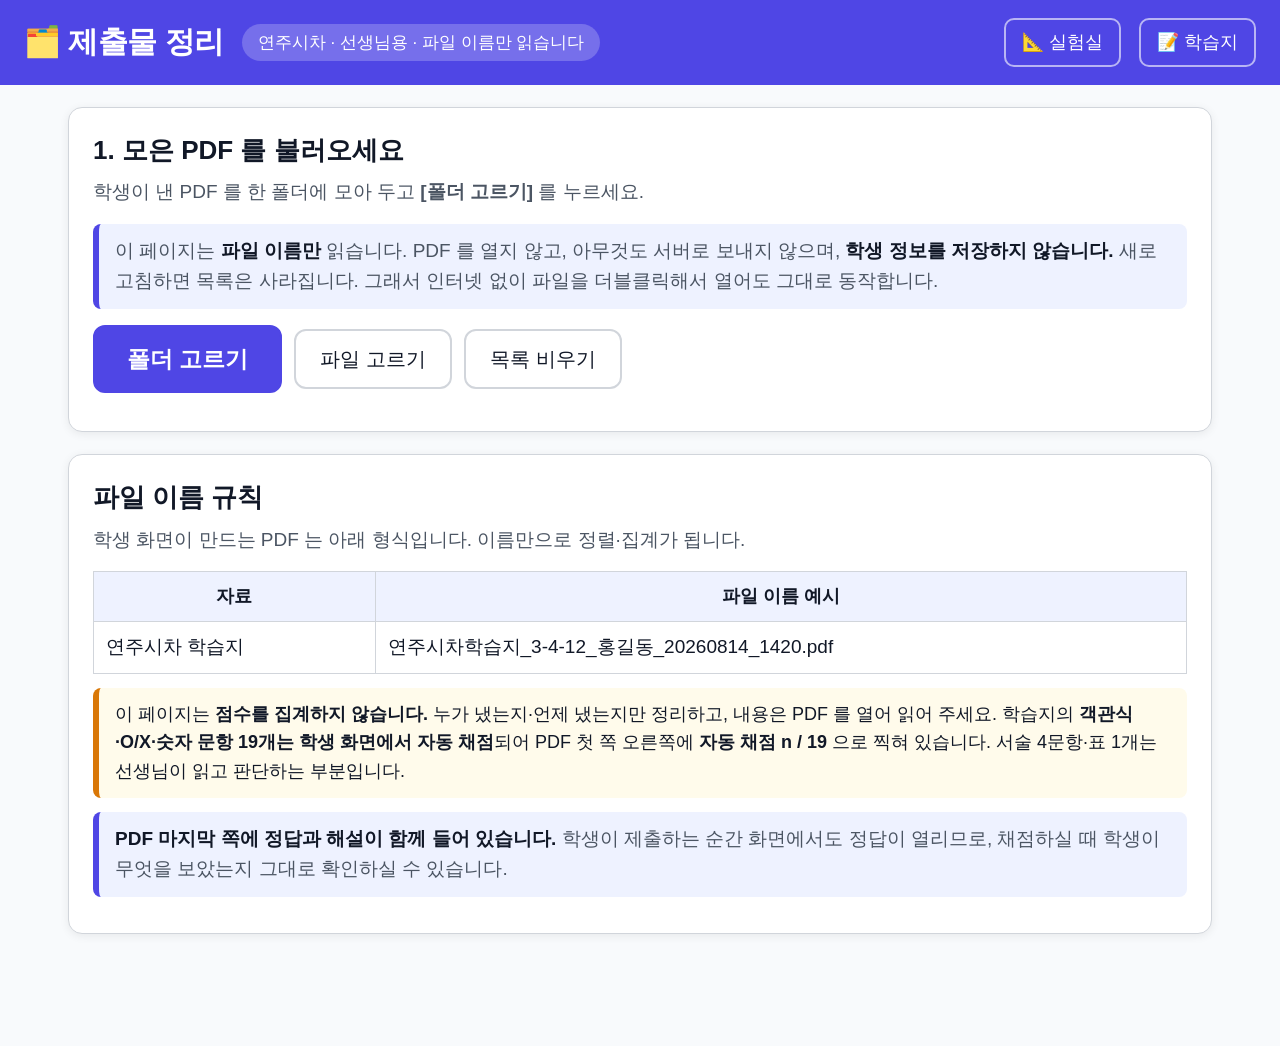
==== teacher.html @ ef1add10 "연주시차 실험실 1차 완성 — 실험실·학습지·교사도구 중3 「별과 우주」 [9과23-01] 의 소단원 (1) 별은 얼마나 멀리 있을까? 를 담당한다. 선생님 종이 학습지 3쪽의 빈" ====
<!DOCTYPE html>
<html lang="ko">
<head>
<meta charset="UTF-8">
<meta name="viewport" content="width=device-width, initial-scale=1">
<title>연주시차 — 선생님용 제출물 정리</title>
<link rel="icon" href="data:image/svg+xml,%3Csvg xmlns='http://www.w3.org/2000/svg' viewBox='0 0 100 100'%3E%3Ctext y='.9em' font-size='90'%3E%F0%9F%97%82%EF%B8%8F%3C/text%3E%3C/svg%3E">
<link rel="stylesheet" href="css/app.css">
<style>
  .filters { display: flex; gap: 14px; flex-wrap: wrap; align-items: flex-end; }
  .filters label { display: flex; flex-direction: column; gap: 6px; font-size: 17px; font-weight: bold; }
  .filters select, .filters input { min-width: 130px; }

  table.list { width: 100%; border-collapse: collapse; font-size: 18px; }
  table.list th, table.list td { border: 1px solid var(--line); padding: 9px 10px; text-align: center; }
  table.list th { background: var(--band); cursor: pointer; user-select: none; white-space: nowrap; }
  table.list th:hover { background: #e0e7ff; }
  table.list td.left { text-align: left; }
  table.list tr.dim td { color: var(--faint); background: #fafafa; }

  .sum { display: grid; grid-template-columns: repeat(auto-fill, minmax(210px, 1fr)); gap: 14px; }
  .sumcard { border: 2px solid var(--line); border-radius: 12px; padding: 14px 16px; background: #fff; }
  .sumcard .big { font-size: 32px; font-weight: bold; color: var(--brand); }
  .sumcard .lb { font-size: 17px; color: var(--sub); }

  .bad { font-size: 17px; color: var(--no); }
  ul.badlist { margin: 8px 0 0; padding-left: 22px; font-size: 17px; color: var(--sub); }
</style>
</head>
<body>

<header class="top">
  <h1>🗂️ 제출물 정리</h1>
  <span class="badge">연주시차 · 선생님용 · 파일 이름만 읽습니다</span>
  <span class="spacer"></span>
  <a class="home" href="index.html">📐 실험실</a>
  <a class="home" href="worksheet.html">📝 학습지</a>
</header>

<div class="wrap">

  <div class="card">
    <h2>1. 모은 PDF 를 불러오세요</h2>
    <p class="lead">
      학생이 낸 PDF 를 한 폴더에 모아 두고 <b>[폴더 고르기]</b> 를 누르세요.
    </p>
    <div class="hint">
      이 페이지는 <b>파일 이름만</b> 읽습니다. PDF 를 열지 않고, 아무것도 서버로 보내지 않으며,
      <b>학생 정보를 저장하지 않습니다.</b> 새로고침하면 목록은 사라집니다.
      그래서 인터넷 없이 파일을 더블클릭해서 열어도 그대로 동작합니다.
    </div>

    <div class="btnrow">
      <input type="file" id="fileInput" multiple accept="application/pdf" hidden>
      <input type="file" id="dirInput" webkitdirectory directory multiple hidden>
      <button type="button" class="btn primary big" id="btnDir">폴더 고르기</button>
      <button type="button" class="btn" id="btnFiles">파일 고르기</button>
      <button type="button" class="btn ghost" id="btnClear">목록 비우기</button>
    </div>

    <p id="readMsg" class="lead" style="margin-top:14px"></p>
    <div id="badBox" hidden>
      <p class="bad"><b>읽지 못한 파일</b> — 이름 형식이 달라 정보를 뽑을 수 없었습니다.</p>
      <ul class="badlist" id="badList"></ul>
    </div>
  </div>

  <div class="card" id="cardSum" hidden>
    <h2>2. 요약</h2>
    <div class="sum" id="sum"></div>
  </div>

  <div class="card" id="cardList" hidden>
    <h2>3. 제출 목록</h2>

    <div class="filters" style="margin-bottom:16px">
      <label>종류
        <select id="fKind"><option value="">전체</option></select>
      </label>
      <label>학년
        <select id="fGrade"><option value="">전체</option></select>
      </label>
      <label>반
        <select id="fCls"><option value="">전체</option></select>
      </label>
      <label>여러 번 낸 경우
        <select id="fDup">
          <option value="last">최종 제출만</option>
          <option value="first">최초 제출만</option>
          <option value="all">전부 보기</option>
        </select>
      </label>
      <button type="button" class="btn" id="btnCsv">CSV 내려받기</button>
    </div>

    <p class="lead" id="dupMsg"></p>

    <div class="tablescroll">
      <table class="list" id="list"></table>
    </div>
  </div>

  <div class="card">
    <h2>파일 이름 규칙</h2>
    <p class="lead">학생 화면이 만드는 PDF 는 아래 형식입니다. 이름만으로 정렬·집계가 됩니다.</p>
    <div class="tablescroll">
      <table class="grid">
        <tr><th>자료</th><th>파일 이름 예시</th></tr>
        <tr><td class="left">연주시차 학습지</td><td class="left">연주시차학습지_3-4-12_홍길동_20260814_1420.pdf</td></tr>
      </table>
    </div>
    <div class="warnbox">
      이 페이지는 <b>점수를 집계하지 않습니다.</b> 누가 냈는지·언제 냈는지만 정리하고,
      내용은 PDF 를 열어 읽어 주세요.
      학습지의 <b>객관식·O/X·숫자 문항 19개는 학생 화면에서 자동 채점</b>되어
      PDF 첫 쪽 오른쪽에 <b>자동 채점 n / 19</b> 으로 찍혀 있습니다.
      서술 4문항·표 1개는 선생님이 읽고 판단하는 부분입니다.
    </div>
    <div class="hint">
      <b>PDF 마지막 쪽에 정답과 해설이 함께 들어 있습니다.</b>
      학생이 제출하는 순간 화면에서도 정답이 열리므로, 채점하실 때 학생이 무엇을 보았는지 그대로 확인하실 수 있습니다.
    </div>
  </div>

</div>

<script>
"use strict";

/* =========================================================
   제출물 정리 도구
   ---------------------------------------------------------
   파일 이름만 읽는다. 내용을 열지 않고, 저장·전송도 하지 않는다.
   그래서 서버 없이(file:// 더블클릭) 동작한다.
   ========================================================= */

/* 연주시차학습지_3-4-12_홍길동_20260814_1420.pdf
   브라우저가 중복 다운로드에 붙이는 " (1)" 도 받아들인다.
   ⚠ 이 정규식은 PdfKit.makeFileName 의 형식을 전제한다. 한쪽을 바꾸면 다른 쪽도 고칠 것 */
var NAME_RE = /^([^_]+)_(\d+)-(\d+)-(\d+)_([^_]+)_(\d{8})_(\d{4})(?:\s*\(\d+\))?\.pdf$/i;

var rows = [];        // 읽어 낸 제출물
var bad = [];         // 읽지 못한 파일 이름
var sortKey = "when";
var sortAsc = true;

function parseName(fname) {
  var m = NAME_RE.exec(fname);
  if (!m) return null;
  var d = m[6], t = m[7];
  return {
    kind: m[1],
    grade: +m[2],
    cls: +m[3],
    num: +m[4],
    name: m[5],
    when: d + t,                                     // 정렬용
    whenText: d.slice(0, 4) + "-" + d.slice(4, 6) + "-" + d.slice(6, 8) +
              " " + t.slice(0, 2) + ":" + t.slice(2, 4),
    file: fname
  };
}

/* 같은 학생 + 같은 종류 = 같은 과제. 그 안에서 제출 순서를 매긴다 */
function keyOf(r) { return r.kind + "|" + r.grade + "-" + r.cls + "-" + r.num + "|" + r.name; }

/* 같은 학생 + 같은 종류 + 같은 제출 시각 = 같은 제출물.
   브라우저가 중복 내려받기에 붙이는 "… (1).pdf" 를 별개 제출로 세지 않기 위한 것이다. */
function sigOf(r) { return keyOf(r) + "|" + r.when; }

function markDuplicates() {
  var groups = {};
  rows.forEach(function (r) {
    var k = keyOf(r);
    (groups[k] = groups[k] || []).push(r);
  });
  Object.keys(groups).forEach(function (k) {
    var g = groups[k].sort(function (a, b) { return a.when.localeCompare(b.when); });
    g.forEach(function (r, i) {
      r.tries = g.length;
      r.tryNo = i + 1;
      r.isFirst = (i === 0);
      r.isLast = (i === g.length - 1);
    });
  });
}

/* ---------------------------------------------------------
   파일 읽기 — 이름만 본다
   --------------------------------------------------------- */
function addFiles(fileList) {
  var added = 0, skipped = 0, merged = 0;
  Array.prototype.forEach.call(fileList, function (f) {
    if (!/\.pdf$/i.test(f.name)) { skipped++; return; }
    if (rows.some(function (r) { return r.file === f.name; })) return;   // 같은 파일 두 번 방지
    var r = parseName(f.name);
    if (!r) {
      if (bad.indexOf(f.name) < 0) bad.push(f.name);
      return;
    }
    /* 같은 학생·같은 종류·같은 시각이면 복사본이므로 한 건으로 본다 */
    if (rows.some(function (x) { return sigOf(x) === sigOf(r); })) { merged++; return; }
    rows.push(r);
    added++;
  });

  markDuplicates();
  render();

  document.getElementById("readMsg").innerHTML =
    "읽은 제출물 <b>" + rows.length + "건</b>" +
    (added ? " (이번에 " + added + "건 추가)" : "") +
    (merged ? " · 같은 제출물의 복사본 " + merged + "건을 한 건으로 묶음" : "") +
    (bad.length ? " · 읽지 못한 파일 " + bad.length + "건" : "") +
    (skipped ? " · PDF 가 아니어서 건너뛴 파일 " + skipped + "건" : "");

  document.getElementById("badBox").hidden = bad.length === 0;
  var bl = document.getElementById("badList");
  bl.innerHTML = "";
  bad.forEach(function (n) {
    var li = document.createElement("li");
    li.textContent = n;
    bl.appendChild(li);
  });
}

document.getElementById("btnDir").addEventListener("click", function () {
  document.getElementById("dirInput").click();
});
document.getElementById("btnFiles").addEventListener("click", function () {
  document.getElementById("fileInput").click();
});
["dirInput", "fileInput"].forEach(function (id) {
  document.getElementById(id).addEventListener("change", function (e) {
    addFiles(e.target.files);
    e.target.value = "";                     // 같은 폴더를 다시 고를 수 있게
  });
});
document.getElementById("btnClear").addEventListener("click", function () {
  rows = [];
  bad = [];
  render();
  document.getElementById("readMsg").textContent = "";
  document.getElementById("badBox").hidden = true;
});

/* ---------------------------------------------------------
   화면 그리기
   --------------------------------------------------------- */
function uniqueSorted(getter) {
  var s = {};
  rows.forEach(function (r) { s[getter(r)] = true; });
  return Object.keys(s).sort();
}

function fillSelect(id, values, keepAll) {
  var sel = document.getElementById(id);
  var cur = sel.value;
  sel.innerHTML = '<option value="">전체</option>';
  values.forEach(function (v) {
    var o = document.createElement("option");
    o.value = v;
    o.textContent = keepAll ? v : v;
    sel.appendChild(o);
  });
  if (values.indexOf(cur) >= 0) sel.value = cur;
}

function visibleRows() {
  var kind = document.getElementById("fKind").value;
  var grade = document.getElementById("fGrade").value;
  var cls = document.getElementById("fCls").value;
  var dup = document.getElementById("fDup").value;

  return rows.filter(function (r) {
    if (kind && r.kind !== kind) return false;
    if (grade && String(r.grade) !== grade) return false;
    if (cls && String(r.cls) !== cls) return false;
    if (dup === "last" && !r.isLast) return false;
    if (dup === "first" && !r.isFirst) return false;
    return true;
  });
}

function render() {
  var has = rows.length > 0;
  document.getElementById("cardSum").hidden = !has;
  document.getElementById("cardList").hidden = !has;
  if (!has) return;

  fillSelect("fKind", uniqueSorted(function (r) { return r.kind; }));
  fillSelect("fGrade", uniqueSorted(function (r) { return String(r.grade); }));
  fillSelect("fCls", uniqueSorted(function (r) { return String(r.cls); }));

  var vis = visibleRows();

  /* ---- 요약 ---- */
  var students = {};
  vis.forEach(function (r) { students[r.grade + "-" + r.cls + "-" + r.num] = true; });
  var kinds = {};
  vis.forEach(function (r) { kinds[r.kind] = (kinds[r.kind] || 0) + 1; });
  var classes = {};
  vis.forEach(function (r) {
    var k = r.grade + "학년 " + r.cls + "반";
    classes[k] = classes[k] || {};
    classes[k][r.grade + "-" + r.cls + "-" + r.num] = true;
  });

  var sum = document.getElementById("sum");
  sum.innerHTML = "";
  function sumCard(big, lb) {
    var d = document.createElement("div");
    d.className = "sumcard";
    d.innerHTML = '<div class="big">' + big + '</div><div class="lb">' + lb + "</div>";
    sum.appendChild(d);
  }
  sumCard(vis.length + "건", "보고 있는 제출물");
  sumCard(Object.keys(students).length + "명", "제출한 학생 수 (중복 제외)");
  Object.keys(classes).sort().forEach(function (k) {
    sumCard(Object.keys(classes[k]).length + "명", k + " 제출 인원");
  });
  Object.keys(kinds).sort().forEach(function (k) {
    sumCard(kinds[k] + "건", k);
  });

  /* ---- 여러 번 낸 학생 안내 ---- */
  var manyKeys = {};
  rows.forEach(function (r) { if (r.tries > 1) manyKeys[keyOf(r)] = true; });
  var manyCount = Object.keys(manyKeys).length;
  document.getElementById("dupMsg").innerHTML = manyCount
    ? "⚠ 같은 과제를 여러 번 낸 경우가 <b>" + manyCount + "건</b> 있습니다. 위의 <b>[여러 번 낸 경우]</b> 로 기준을 고르세요."
    : "여러 번 낸 학생은 없습니다.";

  /* ---- 표 ---- */
  var cols = [
    { k: "kind",  t: "종류" },
    { k: "who",   t: "학년-반-학번" },
    { k: "name",  t: "이름" },
    { k: "when",  t: "제출 시각" },
    { k: "tries", t: "제출 횟수" },
    { k: "file",  t: "파일 이름" }
  ];

  var sorted = vis.slice().sort(function (a, b) {
    var av, bv;
    if (sortKey === "who") {
      av = a.grade * 10000 + a.cls * 100 + a.num;
      bv = b.grade * 10000 + b.cls * 100 + b.num;
    } else {
      av = a[sortKey]; bv = b[sortKey];
    }
    if (typeof av === "string") return sortAsc ? av.localeCompare(bv) : bv.localeCompare(av);
    return sortAsc ? av - bv : bv - av;
  });

  var t = document.getElementById("list");
  t.innerHTML = "";
  var hr = t.insertRow();
  cols.forEach(function (c) {
    var th = document.createElement("th");
    th.textContent = c.t + (sortKey === c.k ? (sortAsc ? " ▲" : " ▼") : "");
    th.addEventListener("click", function () {
      if (sortKey === c.k) sortAsc = !sortAsc;
      else { sortKey = c.k; sortAsc = true; }
      render();
    });
    hr.appendChild(th);
  });

  sorted.forEach(function (r) {
    var tr = t.insertRow();
    if (r.tries > 1 && !r.isLast) tr.className = "dim";
    var order = r.tries > 1
      ? r.tries + "회 (" + (r.isFirst ? "최초" : (r.isLast ? "최종" : "중간")) + ")"
      : "1회";
    [r.kind,
     r.grade + "-" + r.cls + "-" + PdfPad(r.num),
     r.name,
     r.whenText,
     order,
     r.file
    ].forEach(function (v, i) {
      var td = tr.insertCell();
      td.textContent = v;
      if (i === 5) td.className = "left";
    });
  });
}

function PdfPad(n) { return (n < 10 ? "0" : "") + n; }

["fKind", "fGrade", "fCls", "fDup"].forEach(function (id) {
  document.getElementById(id).addEventListener("change", render);
});

/* ---------------------------------------------------------
   CSV 내려받기 (엑셀에서 한글이 깨지지 않게 BOM 을 붙인다)
   --------------------------------------------------------- */
document.getElementById("btnCsv").addEventListener("click", function () {
  var vis = visibleRows();
  if (!vis.length) return;

  var head = ["종류", "학년", "반", "학번", "이름", "제출시각", "제출횟수", "최종제출", "파일명"];
  var lines = [head.join(",")];

  vis.forEach(function (r) {
    lines.push([
      r.kind, r.grade, r.cls, r.num, r.name, r.whenText,
      r.tries, (r.isLast ? "예" : "아니오"), r.file
    ].map(function (v) {
      var s = String(v);
      return /[",\n]/.test(s) ? '"' + s.replace(/"/g, '""') + '"' : s;
    }).join(","));
  });

  var blob = new Blob(["﻿" + lines.join("\r\n")], { type: "text/csv;charset=utf-8" });
  var url = URL.createObjectURL(blob);
  var a = document.createElement("a");
  a.href = url;
  a.download = "제출현황_" + new Date().toISOString().slice(0, 10).replace(/-/g, "") + ".csv";
  document.body.appendChild(a);
  a.click();
  a.remove();
  setTimeout(function () { URL.revokeObjectURL(url); }, 4000);
});
</script>
</body>
</html>
---- css/app.css ----
/* =========================================================
   app.css — ai-class 공용 스타일
   교실 TV·전자칠판에서 보이도록 글씨와 단추를 크게 잡는다.
   (기준 글자 크기 20px, 단추 최소 높이 56px)
   ========================================================= */

:root {
  --ink: #111827;
  --sub: #4b5563;
  --faint: #9ca3af;
  --line: #d1d5db;
  --bg: #f8fafc;
  --card: #ffffff;
  --band: #eef2ff;
  --brand: #4f46e5;
  --brand-dark: #4338ca;
  --ok: #059669;
  --ok-bg: #ecfdf5;
  --no: #dc2626;
  --no-bg: #fef2f2;
  --warn: #d97706;
  --warn-bg: #fffbeb;
  --radius: 14px;
  --shadow: 0 2px 10px rgba(0, 0, 0, .07);
}

* { box-sizing: border-box; }

html { -webkit-text-size-adjust: 100%; }

body {
  margin: 0;
  padding: 0 0 90px;
  background: var(--bg);
  color: var(--ink);
  font-family: "Malgun Gothic", "맑은 고딕", "Apple SD Gothic Neo", sans-serif;
  font-size: 20px;
  line-height: 1.6;
}

/* ---------- 머리글 ---------- */
.top {
  background: var(--brand);
  color: #fff;
  padding: 18px 24px;
  display: flex;
  align-items: center;
  gap: 18px;
  flex-wrap: wrap;
}
.top h1 { margin: 0; font-size: 30px; letter-spacing: -.5px; }
.top .badge {
  background: rgba(255, 255, 255, .22);
  border-radius: 999px;
  padding: 5px 16px;
  font-size: 17px;
  white-space: nowrap;
}
.top .spacer { flex: 1 1 auto; }
.top a.home {
  color: #fff;
  text-decoration: none;
  border: 2px solid rgba(255, 255, 255, .6);
  border-radius: 10px;
  padding: 8px 16px;
  font-size: 18px;
}
.top a.home:hover { background: rgba(255, 255, 255, .18); }

.wrap { max-width: 1180px; margin: 0 auto; padding: 22px 18px 0; }

/* ---------- 카드 ---------- */
.card {
  background: var(--card);
  border: 1px solid var(--line);
  border-radius: var(--radius);
  box-shadow: var(--shadow);
  padding: 22px 24px;
  margin: 0 0 22px;
}
.card > h2 {
  margin: 0 0 6px;
  font-size: 26px;
  display: flex;
  align-items: center;
  gap: 12px;
  flex-wrap: wrap;
}
.card > h2 .step {
  background: var(--brand);
  color: #fff;
  border-radius: 8px;
  font-size: 18px;
  padding: 3px 12px;
  white-space: nowrap;
}
.card > p.lead { margin: 0 0 16px; color: var(--sub); font-size: 19px; }

.hint {
  background: var(--band);
  border-left: 6px solid var(--brand);
  border-radius: 8px;
  padding: 12px 16px;
  margin: 14px 0;
  font-size: 19px;
  color: var(--sub);
}
.hint b { color: var(--ink); }

.warnbox {
  background: var(--warn-bg);
  border-left: 6px solid var(--warn);
  border-radius: 8px;
  padding: 12px 16px;
  margin: 14px 0;
  font-size: 18px;
}

/* ---------- 단추 ---------- */
.btn {
  font: inherit;
  font-size: 20px;
  min-height: 56px;
  padding: 12px 24px;
  border-radius: 12px;
  border: 2px solid var(--line);
  background: #fff;
  color: var(--ink);
  cursor: pointer;
  transition: transform .05s ease, background .15s ease;
}
.btn:hover { background: #f3f4f6; }
.btn:active { transform: translateY(1px); }
.btn:disabled, .btn[aria-disabled="true"] {
  opacity: .5;
  cursor: not-allowed;
}
.btn.primary {
  background: var(--brand);
  border-color: var(--brand);
  color: #fff;
  font-weight: bold;
}
.btn.primary:hover { background: var(--brand-dark); }
.btn.big { font-size: 23px; min-height: 66px; padding: 14px 32px; }
.btn.ghost { background: transparent; }
.btn.on {
  background: var(--brand);
  border-color: var(--brand);
  color: #fff;
  font-weight: bold;
}
.btnrow { display: flex; gap: 12px; flex-wrap: wrap; align-items: center; margin: 16px 0 0; }

/* ---------- 입력 ---------- */
input[type="text"], input[type="number"], textarea, select {
  font: inherit;
  font-size: 20px;
  padding: 12px 14px;
  border: 2px solid var(--line);
  border-radius: 10px;
  background: #fff;
  color: var(--ink);
  width: 100%;
}
input:focus, textarea:focus, select:focus {
  outline: 3px solid #c7d2fe;
  border-color: var(--brand);
}
textarea { min-height: 120px; resize: vertical; line-height: 1.65; }
label { font-size: 19px; }

/* ---------- 표 ---------- */
table.grid {
  width: 100%;
  border-collapse: collapse;
  font-size: 19px;
  background: #fff;
}
table.grid th, table.grid td {
  border: 1px solid var(--line);
  padding: 10px 12px;
  text-align: center;
  vertical-align: middle;
}
table.grid th { background: var(--band); font-size: 18px; }
table.grid td.left { text-align: left; }
.tablescroll { overflow-x: auto; }

/* ---------- 채점 표시 ---------- */
.mark-ok { color: var(--ok); font-weight: bold; }
.mark-no { color: var(--no); font-weight: bold; }
.res {
  margin-top: 12px;
  padding: 12px 16px;
  border-radius: 10px;
  font-size: 19px;
}
.res.ok { background: var(--ok-bg); border-left: 6px solid var(--ok); }
.res.no { background: var(--no-bg); border-left: 6px solid var(--no); }

/* ---------- 손글씨 판 ---------- */
.pad-tools { display: flex; gap: 8px; flex-wrap: wrap; margin: 10px 0 8px; align-items: center; }
.pad-btn {
  font: inherit;
  font-size: 17px;
  min-height: 46px;
  padding: 8px 14px;
  border: 2px solid var(--line);
  border-radius: 10px;
  background: #fff;
  cursor: pointer;
}
.pad-btn.on { background: var(--brand); border-color: var(--brand); color: #fff; font-weight: bold; }
.pad-color {
  width: 46px; height: 46px;
  border-radius: 50%;
  border: 3px solid #fff;
  box-shadow: 0 0 0 2px var(--line);
  cursor: pointer;
}
.pad-color.on { box-shadow: 0 0 0 4px var(--brand); }
canvas.pad {
  width: 100%;
  aspect-ratio: 1400 / 420;
  border: 2px solid var(--line);
  border-radius: 10px;
  background: #fff;
  touch-action: none;      /* 펜으로 그릴 때 화면이 밀리지 않게 */
  display: block;
}

/* ---------- 학생정보 모달 ---------- */
.modal-back {
  position: fixed; inset: 0;
  background: rgba(17, 24, 39, .55);
  display: flex; align-items: center; justify-content: center;
  padding: 20px; z-index: 100;
}
.modal {
  background: #fff;
  border-radius: 16px;
  padding: 26px 28px;
  max-width: 620px; width: 100%;
  box-shadow: 0 10px 40px rgba(0, 0, 0, .3);
}
.modal h2 { margin: 0 0 10px; font-size: 26px; }
.modal-note {
  background: var(--band);
  border-radius: 10px;
  padding: 12px 14px;
  font-size: 18px;
  color: var(--sub);
  margin: 0 0 18px;
}
.si-grid { display: grid; grid-template-columns: 1fr 1fr; gap: 14px; }
.si-grid label { display: flex; flex-direction: column; gap: 6px; font-weight: bold; }
.modal-warn { color: var(--no); font-size: 18px; margin: 12px 0 0; }
.modal-btns { display: flex; gap: 12px; justify-content: flex-end; margin-top: 20px; }

/* ---------- 알림 막대 ---------- */
#toast {
  position: fixed;
  left: 50%; bottom: 24px;
  transform: translateX(-50%) translateY(140%);
  background: var(--ink);
  color: #fff;
  padding: 16px 26px;
  border-radius: 12px;
  font-size: 20px;
  max-width: 90vw;
  transition: transform .25s ease;
  z-index: 200;
}
#toast.show { transform: translateX(-50%) translateY(0); }
#toast.no { background: var(--no); }
#toast.warn { background: var(--warn); }

/* ---------- 홈 화면 차시 카드 ---------- */
.lessons { display: grid; grid-template-columns: repeat(auto-fill, minmax(270px, 1fr)); gap: 18px; }
.lesson {
  display: block;
  background: #fff;
  border: 2px solid var(--line);
  border-radius: var(--radius);
  padding: 18px 20px;
  text-decoration: none;
  color: var(--ink);
  box-shadow: var(--shadow);
}
.lesson:hover { border-color: var(--brand); transform: translateY(-2px); }
.lesson .no {
  display: inline-block;
  background: var(--brand);
  color: #fff;
  border-radius: 8px;
  padding: 3px 12px;
  font-size: 17px;
  margin-bottom: 8px;
}
.lesson h3 { margin: 4px 0 6px; font-size: 22px; }
.lesson p { margin: 0; font-size: 17px; color: var(--sub); }
.lesson .tools { margin-top: 12px; font-size: 16px; color: var(--brand); font-weight: bold; }
.lesson.off { opacity: .62; }
.lesson.off .no { background: var(--faint); }

/* ---------- 좁은 화면 ---------- */
@media (max-width: 640px) {
  body { font-size: 18px; }
  .top h1 { font-size: 24px; }
  .wrap { padding: 16px 12px 0; }
  .card { padding: 16px 15px; }
  .si-grid { grid-template-columns: 1fr; }
  .btn { font-size: 18px; min-height: 52px; }
}

/* =========================================================
   아래부터 전자기 유도 실험실 전용 스타일
   (앞쪽 절반은 ai-class 공용 스타일 — EnergyKeeper 와 같은 파일이다.
    공용 부분을 고칠 일이 생기면 양쪽에 같이 반영할 것)
   ========================================================= */

/* ---------- 장면 고르기 탭 ---------- */
.scenes { display: flex; gap: 10px; flex-wrap: wrap; margin: 0 0 18px; }
.scene-btn {
  font: inherit; font-size: 20px; min-height: 60px;
  padding: 10px 22px; border-radius: 999px;
  border: 2px solid var(--line); background: #fff; color: var(--ink);
  cursor: pointer; display: flex; align-items: center; gap: 8px;
}
.scene-btn:hover { border-color: var(--brand); }
.scene-btn.on { background: var(--brand); border-color: var(--brand); color: #fff; font-weight: bold; }
.scene-btn .em { font-size: 24px; }

/* ---------- 무대 + 계기판 2단 배치 ---------- */
.stage-wrap { display: grid; grid-template-columns: minmax(0, 1fr) 372px; gap: 18px; align-items: start; }
@media (max-width: 1080px) { .stage-wrap { grid-template-columns: 1fr; } }

.stage {
  position: relative;
  background: #0f172a;
  border: 1px solid var(--line);
  border-radius: var(--radius);
  overflow: hidden;
  box-shadow: var(--shadow);
}
/* ⚠ 무대의 가로:세로 비율은 **CSS 가 정한다.**
   자바스크립트에서 style.height 를 직접 넣으면, 그 변경이 다시 ResizeObserver 를 깨워
   크기가 서로를 밀어내는 되먹임이 생긴다(실제로 태블릿 폭에서 그림이 옆으로 눌렸다).
   여기서 비율을 고정하고, 스크립트는 '보이는 크기'를 읽어 캔버스 해상도만 맞춘다. */
canvas#stage { display: block; width: 100%; aspect-ratio: 1.62; touch-action: none; cursor: crosshair; }
/* 좁은 화면에서는 무대를 더 **높게** 잡는다.
   코일·회로·검류계가 세로로 쌓이는 그림이라, 가로만 좁아지면 아래위가 잘린다. */
@media (max-width: 720px) { canvas#stage { aspect-ratio: 1.05; } }
.stage-tip {
  position: absolute; left: 14px; bottom: 12px;
  background: rgba(15, 23, 42, .78); color: #fff;
  font-size: 16px; padding: 7px 14px; border-radius: 999px;
  pointer-events: none;
}

/* ---------- 계기판 ---------- */
.panel { background: var(--card); border: 1px solid var(--line); border-radius: var(--radius); box-shadow: var(--shadow); padding: 18px 18px 16px; }
.panel h3 { margin: 0 0 4px; font-size: 21px; display: flex; align-items: center; gap: 8px; }
.panel + .panel { margin-top: 16px; }
.panel .sub { margin: 0 0 12px; font-size: 16px; color: var(--sub); }

.bars { display: flex; flex-direction: column; gap: 12px; margin: 6px 0 4px; }
.bar-row { display: grid; grid-template-columns: 92px minmax(0, 1fr); gap: 10px; align-items: center; }
.bar-name { font-size: 17px; font-weight: bold; display: flex; align-items: center; gap: 6px; }
.bar-name .dot { width: 15px; height: 15px; border-radius: 4px; flex: none; }
.bar-track { position: relative; background: #eef2f7; border-radius: 8px; height: 40px; overflow: hidden; }
.bar-fill { position: absolute; inset: 0 auto 0 0; width: 0; border-radius: 8px; }
.bar-val {
  position: absolute; right: 10px; top: 50%; transform: translateY(-50%);
  font-size: 18px; font-weight: bold; color: var(--ink);
  text-shadow: 0 0 4px #fff, 0 0 4px #fff, 0 0 4px #fff;
}
.bar-row.total .bar-track { height: 46px; box-shadow: inset 0 0 0 3px #a7f3d0; }

.readouts { display: grid; grid-template-columns: 1fr 1fr; gap: 10px; margin: 14px 0 0; }
.ro { background: var(--band); border-radius: 10px; padding: 9px 12px; }
.ro b { display: block; font-size: 15px; color: var(--sub); font-weight: normal; }
.ro span { font-size: 24px; font-weight: bold; font-variant-numeric: tabular-nums; }

.formula {
  background: #0f172a; color: #e2e8f0;
  border-radius: 10px; padding: 12px 14px; margin-top: 14px;
  font-size: 17px; line-height: 1.9; font-variant-numeric: tabular-nums;
}
.formula .k { color: #93c5fd; font-weight: bold; }
.formula .r { color: #fca5a5; font-weight: bold; }
.formula .t { color: #86efac; font-weight: bold; }
.formula em { font-style: normal; color: #94a3b8; }

canvas.graph {
  width: 100%; aspect-ratio: 340 / 170;
  background: #fff; border: 2px solid var(--line); border-radius: 10px; display: block;
}

/* ---------- 조작 ---------- */
.ctl { margin: 14px 0 0; }
.ctl > label { display: flex; justify-content: space-between; align-items: baseline; font-size: 17px; font-weight: bold; margin-bottom: 4px; }
.ctl > label span { font-weight: normal; color: var(--brand); font-size: 19px; font-variant-numeric: tabular-nums; }
input[type="range"] { width: 100%; height: 34px; accent-color: #4f46e5; cursor: pointer; }
.chips { display: flex; gap: 8px; flex-wrap: wrap; }
.chip {
  font: inherit; font-size: 17px; min-height: 48px; padding: 6px 14px;
  border: 2px solid var(--line); border-radius: 10px; background: #fff; color: var(--ink);
  cursor: pointer; display: flex; align-items: center; gap: 5px;
}
.chip:hover { border-color: var(--brand); }
.chip.on { background: var(--brand); border-color: var(--brand); color: #fff; font-weight: bold; }
.toggles { display: flex; flex-direction: column; gap: 8px; margin-top: 14px; }
.toggles label { display: flex; align-items: center; gap: 10px; font-size: 17px; cursor: pointer; }
.toggles input[type="checkbox"] { width: 24px; height: 24px; accent-color: #4f46e5; }

.playbar { display: flex; gap: 10px; flex-wrap: wrap; margin: 0 0 14px; }
.playbar .btn { min-height: 60px; font-size: 20px; }

/* ---------- 미션 ---------- */
.mission-list { display: grid; grid-template-columns: repeat(auto-fill, minmax(160px, 1fr)); gap: 10px; margin: 0 0 16px; }
.mcard {
  border: 2px solid var(--line); border-radius: 12px; background: #fff;
  padding: 12px 14px; cursor: pointer; text-align: left; font: inherit;
}
.mcard:hover { border-color: var(--brand); }
.mcard.on { border-color: var(--brand); background: var(--band); }
.mcard.done { border-color: var(--ok); background: var(--ok-bg); }
.mcard .mno { font-size: 15px; color: var(--sub); }
.mcard .mtitle { font-size: 18px; font-weight: bold; display: block; margin-top: 2px; }
.mcard .mstar { font-size: 20px; }

.mission-body { background: var(--band); border-radius: 12px; padding: 16px 18px; margin: 0 0 16px; }
.mission-body h3 { margin: 0 0 6px; font-size: 23px; }
.mission-body p { margin: 0 0 10px; font-size: 19px; }
.predict { background: #fff; border-radius: 10px; padding: 14px 16px; margin-top: 12px; }
.predict .q { font-weight: bold; font-size: 19px; margin-bottom: 10px; }
.predict .opts { display: flex; flex-direction: column; gap: 8px; }
.opt {
  font: inherit; font-size: 18px; text-align: left; padding: 12px 16px; min-height: 54px;
  border: 2px solid var(--line); border-radius: 10px; background: #fff; cursor: pointer;
}
.opt:hover { border-color: var(--brand); }
.opt.on { border-color: var(--brand); background: var(--band); font-weight: bold; }
.opt.right { border-color: var(--ok); background: var(--ok-bg); }
.opt.wrong { border-color: var(--no); background: var(--no-bg); }

.verdict { margin-top: 12px; padding: 14px 16px; border-radius: 10px; font-size: 19px; }
.verdict.ok { background: var(--ok-bg); border-left: 6px solid var(--ok); }
.verdict.no { background: var(--no-bg); border-left: 6px solid var(--no); }
.verdict b { display: block; font-size: 21px; margin-bottom: 4px; }

/* ---------- 실험 기록 표 ---------- */
.reclist { margin-top: 12px; }
.reclist table { width: 100%; }
.hidden { display: none !important; }

/* ---------- 검류계 (가운데가 0 인 좌우 막대) ----------
   에너지 막대와 달리 전류는 **방향(부호)** 이 뜻을 가진다.
   그래서 한쪽에서 자라는 막대가 아니라 가운데에서 좌우로 뻗는 막대를 쓴다.
   자석을 넣을 때와 뺄 때 막대가 반대쪽으로 넘어가는 것이 이 앱의 첫 번째 관찰 목표다. */
.galv { margin: 4px 0 8px; }
.galv-track {
  position: relative; height: 46px; background: #eef2f7;
  border-radius: 8px; overflow: hidden;
}
.galv-zero {
  position: absolute; left: 50%; top: 0; bottom: 0;
  width: 3px; margin-left: -1.5px; background: #94a3b8; z-index: 2;
}
.galv-fill {
  position: absolute; top: 6px; bottom: 6px; left: 50%; width: 0;
  background: linear-gradient(90deg, #f87171, #dc2626);
  border-radius: 5px; transition: none;
}
.galv-fill.left {
  background: linear-gradient(90deg, #2563eb, #60a5fa);
}
.galv-scale {
  display: flex; justify-content: space-between;
  font-size: 14px; color: var(--sub); margin-top: 5px;
}
.galv-read {
  text-align: center; font-size: 18px; margin: 2px 0 0;
  font-variant-numeric: tabular-nums;
}
.galv-read span { font-size: 30px; font-weight: bold; }
.galv-read em { font-style: normal; color: var(--sub); font-size: 18px; }
.galv-read b { display: block; font-size: 18px; min-height: 27px; }
.galv-read b.left { color: #2563eb; }
.galv-read b.right { color: #dc2626; }

/* 계기판 숫자 뒤의 단위 (장면에 따라 글자가 바뀐다) */
.ro i { font-style: normal; font-size: 15px; color: var(--sub); }

/* ---------- 미션 목표 체크리스트 ---------- */
.goal {
  font-size: 18px; padding: 7px 0; color: var(--sub);
}
.goal.ok { color: var(--ok); font-weight: bold; }

/* ---------- 에너지 전환 안내 ---------- */
.convert {
  margin: 12px 0 0; padding: 10px 13px; border-radius: 9px;
  background: var(--band); font-size: 16px; color: var(--sub);
}
.convert.on { background: var(--ok-bg); color: var(--ink); }
.convert b { color: var(--ink); }

/* 인쇄할 때만 나오는 것 (화면에서는 감춘다) */
.print-only { display: none; }

/* =========================================================
   🖨️ 학습지 인쇄 (`@media print`)
   ---------------------------------------------------------
   태블릿이 없는 교실에서 **종이로 뽑아 손으로 푸는** 용도다.
   화면의 단추·안내·머리글을 걷어내고 '쓸 자리'를 만든다.

   ⚠ 이 블록은 EnergyKeeper 의 app.css 와 **같은 내용**이다.
     두 학습지의 DOM 구조(renderItem 이 만드는 것)가 같아서 그대로 통한다.
     한쪽을 고치면 양쪽에 반영할 것.

   설계 메모
     · 제출 전에 인쇄하면 **빈 학습지**, 제출 뒤에 인쇄하면 **정답·해설까지** 나온다.
       `.ans` 가 화면에서 열려 있으면 그대로 따라 나가기 때문이다. 스위치를 따로 두지 않았다.
     · 객관식·O/X 는 앞에 **네모 칸**을 그린다. 240장을 훑을 때 동그라미보다 눈에 빨리 들어온다.
     · 문항이 쪽 경계에서 잘리지 않도록 `.qbox` 에 `break-inside: avoid` 를 준다.
   ========================================================= */
@media print {
  @page { size: A4 portrait; margin: 14mm 12mm 15mm; }

  /* 글자 크기를 한 번에 정한다. 여기만 키우면 전체가 같이 커진다.
     9pt · 줄간격 1.35 는 **전자기 유도 학습지(22문항)를 A4 두 쪽에 넣기 위한** 값이다.
     문항을 늘리면 다시 넘칠 수 있으니, 늘린 뒤에는 인쇄 미리보기로 쪽수를 확인할 것. */
  html, body {
    background: #fff !important;
    color: #000;
    font-size: 9pt;
    line-height: 1.35;
    margin: 0;
    padding: 0;
  }

  .no-print, .top, .savebar, #toast, .modal-back { display: none !important; }
  .print-only { display: block !important; }

  .wrap { max-width: none; margin: 0; padding: 0; }
  .card {
    background: #fff;
    border: 0; box-shadow: none; border-radius: 0;
    padding: 0; margin: 0;
  }

  /* ---- 인쇄용 머리글 (이름 쓰는 칸) ---- */
  .print-head { margin: 0 0 3mm; }
  .print-head h1 { font-size: 13pt; margin: 0 0 .8mm; }
  .print-head .sub { font-size: 8pt; color: #333; margin: 0 0 1.5mm; }
  .print-head .who {
    border: 1pt solid #000;
    padding: 1.5mm 2.5mm;
    font-size: 9.5pt;
    letter-spacing: .5px;
  }

  /* ---- 단계 제목 ---- */
  #sheet > h2 {
    font-size: 10.5pt;
    margin: 2.5mm 0 1.2mm;
    padding-bottom: .6mm;
    border-bottom: 1.2pt solid #000;
    break-after: avoid; page-break-after: avoid;
  }
  #sheet > h2 .step {
    background: #000 !important; color: #fff !important;
    font-size: 8.5pt; padding: 0 1.5mm; border-radius: 2px;
    -webkit-print-color-adjust: exact; print-color-adjust: exact;
  }
  #sheet > p.lead { font-size: 7.5pt; color: #222; margin: 0 0 1.2mm; }

  /* ---- 문항 ---- */
  .qbox {
    break-inside: avoid; page-break-inside: avoid;
    border-top: 0; padding: 0; margin: 0 0 1.5mm;
  }
  .qtitle { font-size: 9pt; line-height: 1.25; margin: 0 0 .8mm; }
  .qno {
    background: #fff !important; color: #000 !important;
    border: 1pt solid #000; border-radius: 2px;
    padding: 0 1.2mm; font-size: 8.5pt; margin-right: 1.5mm;
  }

  /* ---- 객관식 : 앞에 고르는 네모 · **두 단**으로 앉힌다 ----
     선택지를 한 줄에 하나씩 두면 22문항이 네 쪽으로 불어난다.
     두 단으로 접으면 세로가 거의 절반이 된다. 길이가 제각각이라
     `columns` (다단)로 흘려 보내는 것이 flex 격자보다 잘 맞는다. */
  .opts {
    display: block !important;
    columns: 2; column-gap: 6mm;
  }
  .opt {
    display: block; width: 100%;
    border: 0 !important; background: #fff !important;
    min-height: 0; margin: 0;
    padding: .15mm 0 .15mm 4.6mm;
    font-size: 8pt; line-height: 1.25; text-align: left;
    position: relative;
    break-inside: avoid;         /* 선택지가 단 경계에서 잘리지 않게 */
  }
  .opt::before {
    content: "";
    position: absolute; left: .3mm; top: .75mm;
    width: 2.4mm; height: 2.4mm;
    border: 1pt solid #000;
  }
  /* O/X 는 두 개뿐이라 다단으로 접지 않고 가로로 나란히 둔다 */
  .opts.ox-row { display: flex !important; columns: auto; gap: 14mm !important; }
  .ox-row .opt { width: auto; text-align: left; font-size: 9.5pt; }

  /* ---- 숫자 : 밑줄에 적는다 ---- */
  .numwrap input {
    border: 0 !important;
    border-bottom: 1pt solid #000 !important;
    border-radius: 0; width: 26mm; padding: 0 1mm;
    font-size: 9.5pt;
  }
  .numwrap .unit { font-size: 9.5pt; }

  /* ---- 서술 : 줄 친 빈 칸 (두 줄) ----
     ⚠ 글자 크기와 줄 간격을 **여기서 직접** 정해야 한다.
       화면용 `input, textarea { font-size: 20px }` 규칙을 물려받으면
       칸 하나가 24mm 로 부풀어 쪽수가 통째로 늘어난다(실제로 그랬다).
     줄무늬 간격(6.2mm)은 line-height 와 같은 값이라 글씨가 줄 위에 앉는다. */
  textarea {
    border: 1pt solid #000 !important;
    border-radius: 0;
    font-size: 9pt; line-height: 6.2mm;
    min-height: 12mm; height: 12.4mm; width: 100%;
    padding: 0 1.5mm;
    background:
      repeating-linear-gradient(#fff 0, #fff 6.2mm, #bbb 6.2mm, #bbb 6.4mm) !important;
    -webkit-print-color-adjust: exact; print-color-adjust: exact;
  }

  /* ---- 표 ---- */
  .tablescroll { overflow: visible !important; }
  table.grid { font-size: 10pt; }
  table.grid th, table.grid td { border: .8pt solid #000; padding: .6mm; font-size: 8pt; line-height: 1.25; }
  table.grid th {
    background: #e8e8e8 !important;
    font-size: 8pt;            /* 화면용 18px 규칙이 남으면 머리글만 커진다 */
    -webkit-print-color-adjust: exact; print-color-adjust: exact;
  }
  table.grid td input {
    border: 0 !important; background: transparent !important;
    width: 100%; min-height: 4.5mm; padding: 0;
    font-size: 8pt;            /* 이것도 화면용 20px 을 물려받으면 표가 부푼다 */
  }

  /* ---- 그림 : 높이를 묶어 둔다 ----
     화면에서는 폭에 맞춰 커지지만, 종이에서는 그림 하나가 쪽의 4분의 1을 먹는다.
     viewBox 가 있어 높이만 정해 주면 비율은 알아서 유지된다. */
  .fig {
    background: #fff !important;
    border: .8pt solid #666;
    padding: 1mm;
    break-inside: avoid; page-break-inside: avoid;
  }
  /* 높이 30mm 는 **그림 속 글자가 읽히는 최소선**이다.
     viewBox 높이가 220 이고 글자가 20 이라, 30mm 로 두면 글자가 약 2.7mm(≈7.7pt)가 된다.
     더 줄이면 쪽수는 벌지만 '코일'·'검류계' 같은 이름표가 읽히지 않는다. */
  .fig svg {
    height: 30mm; width: auto; max-width: 100%;
    display: block; margin: 0 auto;
  }

  /* ---- 제출 뒤에 인쇄하면 정답·해설도 따라 나간다 ---- */
  .scoreband { background: #fff !important; border: 1pt solid #000; font-size: 11pt; }
  .ans {
    background: #fff !important;
    border: .8pt solid #666; border-left-width: 2.5pt;
    font-size: 9.5pt; padding: 2mm 3mm;
    break-inside: avoid;
  }
  .ans.hidden { display: none !important; }
  .opt.right { font-weight: bold; }
  .opt.right::before { background: #000 !important;
    -webkit-print-color-adjust: exact; print-color-adjust: exact; }
}
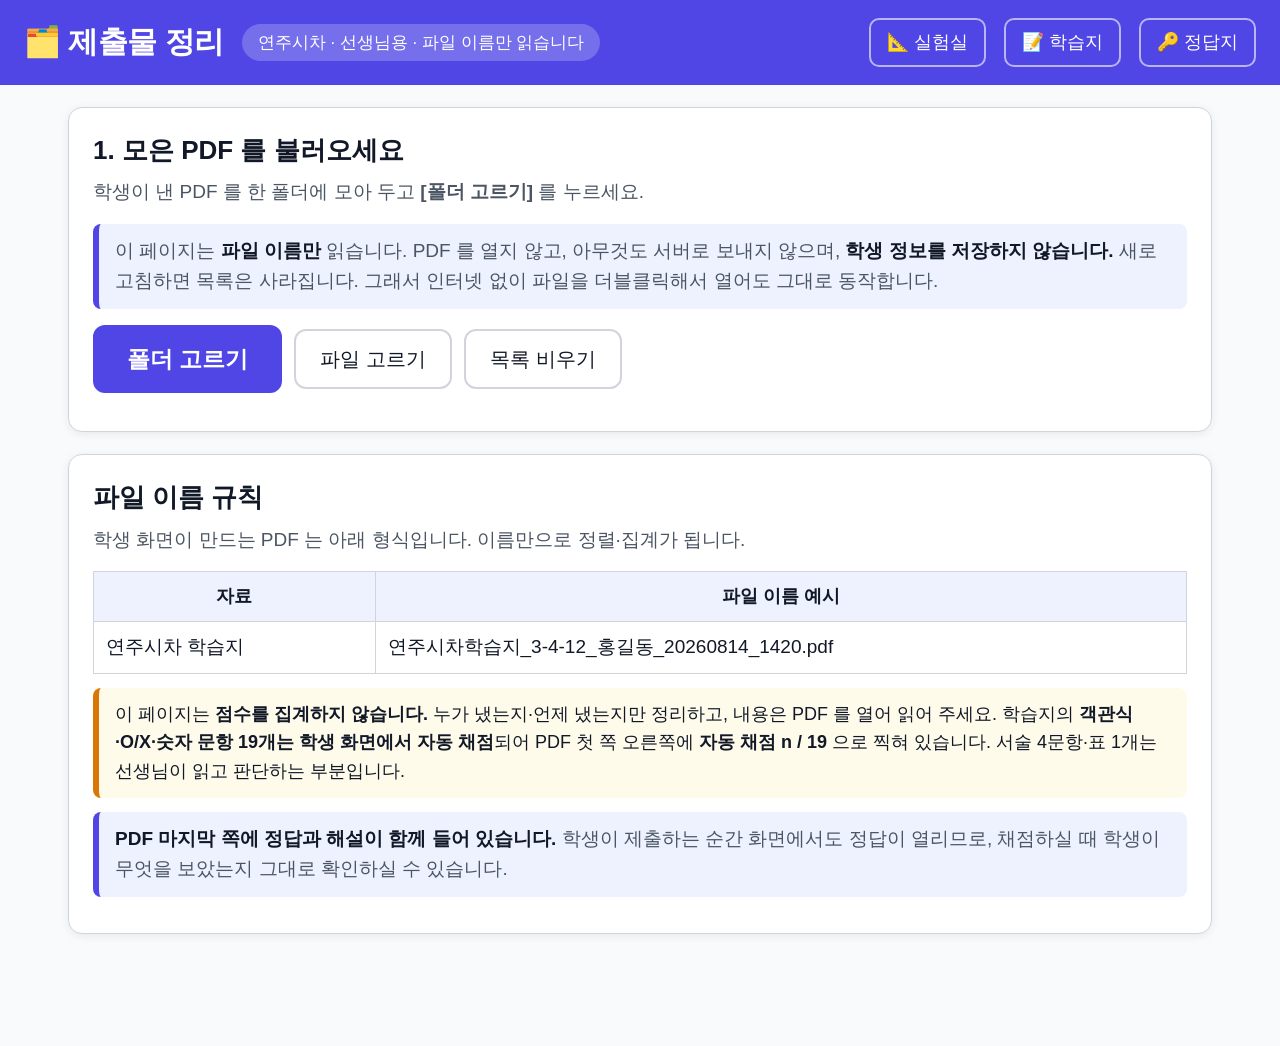
==== commit d1adf5e3: "선생님용 정답지 추가 — PDF 없이 정답만 인쇄 선생님이 종이 학습지를 채점하려면 학생처럼 PDF 를 만들어 제출해야만 정답이 열렸다. 그 절차 없이 정답만 볼 수 있게 한다. " ====
--- a/teacher.html
+++ b/teacher.html
@@ -35,6 +35,7 @@
   <span class="spacer"></span>
   <a class="home" href="index.html">📐 실험실</a>
   <a class="home" href="worksheet.html">📝 학습지</a>
+  <a class="home" href="worksheet.html?key">🔑 정답지</a>
 </header>
 
 <div class="wrap">
--- a/css/app.css
+++ b/css/app.css
@@ -687,3 +687,68 @@
   .opt.right::before { background: #000 !important;
     -webkit-print-color-adjust: exact; print-color-adjust: exact; }
 }
+
+/* =========================================================
+   🔑 정답지 (선생님용) — worksheet.html?key
+   ---------------------------------------------------------
+   학생용 학습지와 **같은 문항 자료(SHEET)를 그대로** 읽어 만든다.
+   정답을 따로 적어 두지 않으므로 문항을 고치면 정답지가 저절로 따라온다.
+   기본은 '정답만'. 문제·해설은 선생님이 체크해서 켠다.
+   ========================================================= */
+#keyRoot { display: none; }
+body.keymode #keyRoot { display: block; }
+body.keymode .wrap > .card,
+body.keymode .wrap > .savebar,
+body.keymode .wrap > .scoreband,
+body.keymode .wrap > .print-head { display: none !important; }
+
+.keybar { display: flex; flex-wrap: wrap; gap: 14px; align-items: center; }
+.keybar h2 { margin: 0; flex: 0 0 auto; }
+.keybar .grow { flex: 1 1 auto; }
+.keybar label {
+  display: inline-flex; align-items: center; gap: 7px;
+  font-size: 17px; font-weight: bold; cursor: pointer;
+}
+.keybar label input { width: 20px; height: 20px; }
+
+.kstep {
+  margin: 20px 0 8px; padding-bottom: 5px;
+  font-size: 19px; font-weight: bold; color: var(--brand);
+  border-bottom: 2px solid var(--line);
+  break-after: avoid;
+}
+.kstep:first-child { margin-top: 0; }
+.klist { columns: 2; column-gap: 24px; }
+.krow {
+  break-inside: avoid; -webkit-column-break-inside: avoid;
+  display: flex; gap: 9px; margin: 0 0 9px;
+}
+.kno {
+  flex: 0 0 auto; min-width: 27px; height: 25px; line-height: 25px;
+  text-align: center; background: var(--brand); color: #fff;
+  border-radius: 7px; font-weight: bold; font-size: 15px;
+}
+.kbody { flex: 1 1 auto; min-width: 0; }
+.ka { font-size: 17px; font-weight: bold; }
+.kq, .kwhy { display: none; font-size: 15px; color: var(--sub); }
+.kq { margin-bottom: 3px; }
+.kwhy { margin-top: 3px; }
+body.showq .kq, body.showwhy .kwhy { display: block; }
+
+@media print {
+  /* 정답지는 학습지와 달리 **한 쪽에 담는 것**이 목표라 더 작게 간다. */
+  body.keymode { font-size: 9.5pt; }
+  body.keymode .top { display: none !important; }
+  .kstep { font-size: 10.5pt; margin: 4mm 0 2mm; padding-bottom: 1mm; }
+  .kstep:first-child { margin-top: 0; }
+  .klist { column-gap: 8mm; }
+  .krow { gap: 2mm; margin-bottom: 2mm; }
+  .kno {
+    min-width: 6mm; height: 4.6mm; line-height: 4.6mm;
+    font-size: 8pt; border-radius: 1.2mm;
+    background: #000 !important;
+    -webkit-print-color-adjust: exact; print-color-adjust: exact;
+  }
+  .ka { font-size: 9.5pt; }
+  .kq, .kwhy { font-size: 8.5pt; }
+}
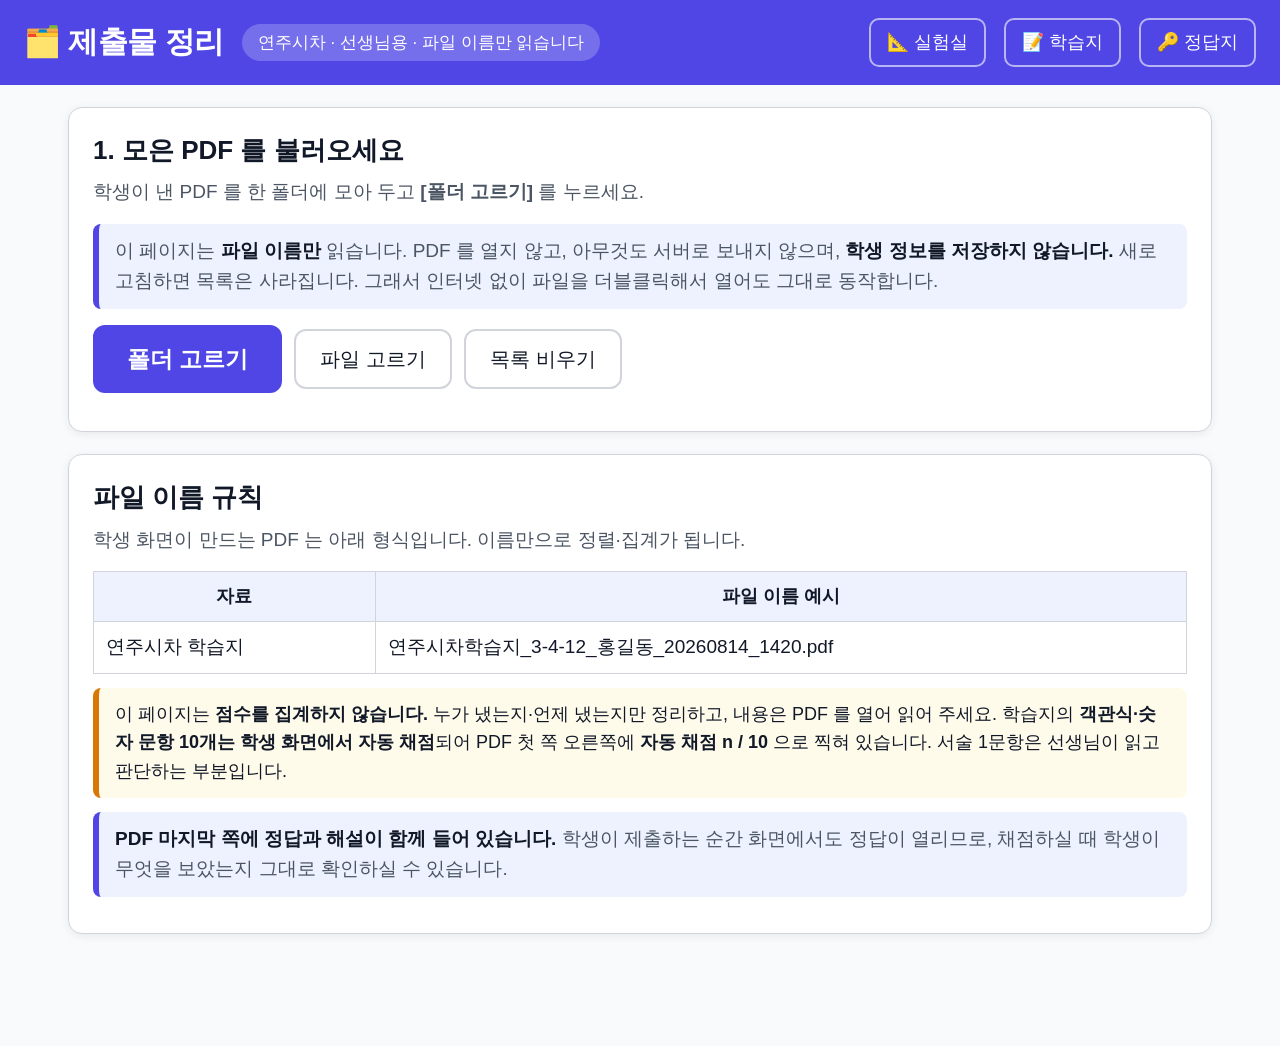
==== commit 20ca49e9: "학습지 24문항 → 11문항으로 줄임 (선생님 요청) 옛 번호 1·3·5·6·8·9·11·12·13·14·19 만 남기고 5단계(핵심 정리)는 통째로 뺐다. 자동 채점 19 → 1" ====
--- a/teacher.html
+++ b/teacher.html
@@ -113,9 +113,9 @@
     <div class="warnbox">
       이 페이지는 <b>점수를 집계하지 않습니다.</b> 누가 냈는지·언제 냈는지만 정리하고,
       내용은 PDF 를 열어 읽어 주세요.
-      학습지의 <b>객관식·O/X·숫자 문항 19개는 학생 화면에서 자동 채점</b>되어
-      PDF 첫 쪽 오른쪽에 <b>자동 채점 n / 19</b> 으로 찍혀 있습니다.
-      서술 4문항·표 1개는 선생님이 읽고 판단하는 부분입니다.
+      학습지의 <b>객관식·숫자 문항 10개는 학생 화면에서 자동 채점</b>되어
+      PDF 첫 쪽 오른쪽에 <b>자동 채점 n / 10</b> 으로 찍혀 있습니다.
+      서술 1문항은 선생님이 읽고 판단하는 부분입니다.
     </div>
     <div class="hint">
       <b>PDF 마지막 쪽에 정답과 해설이 함께 들어 있습니다.</b>
